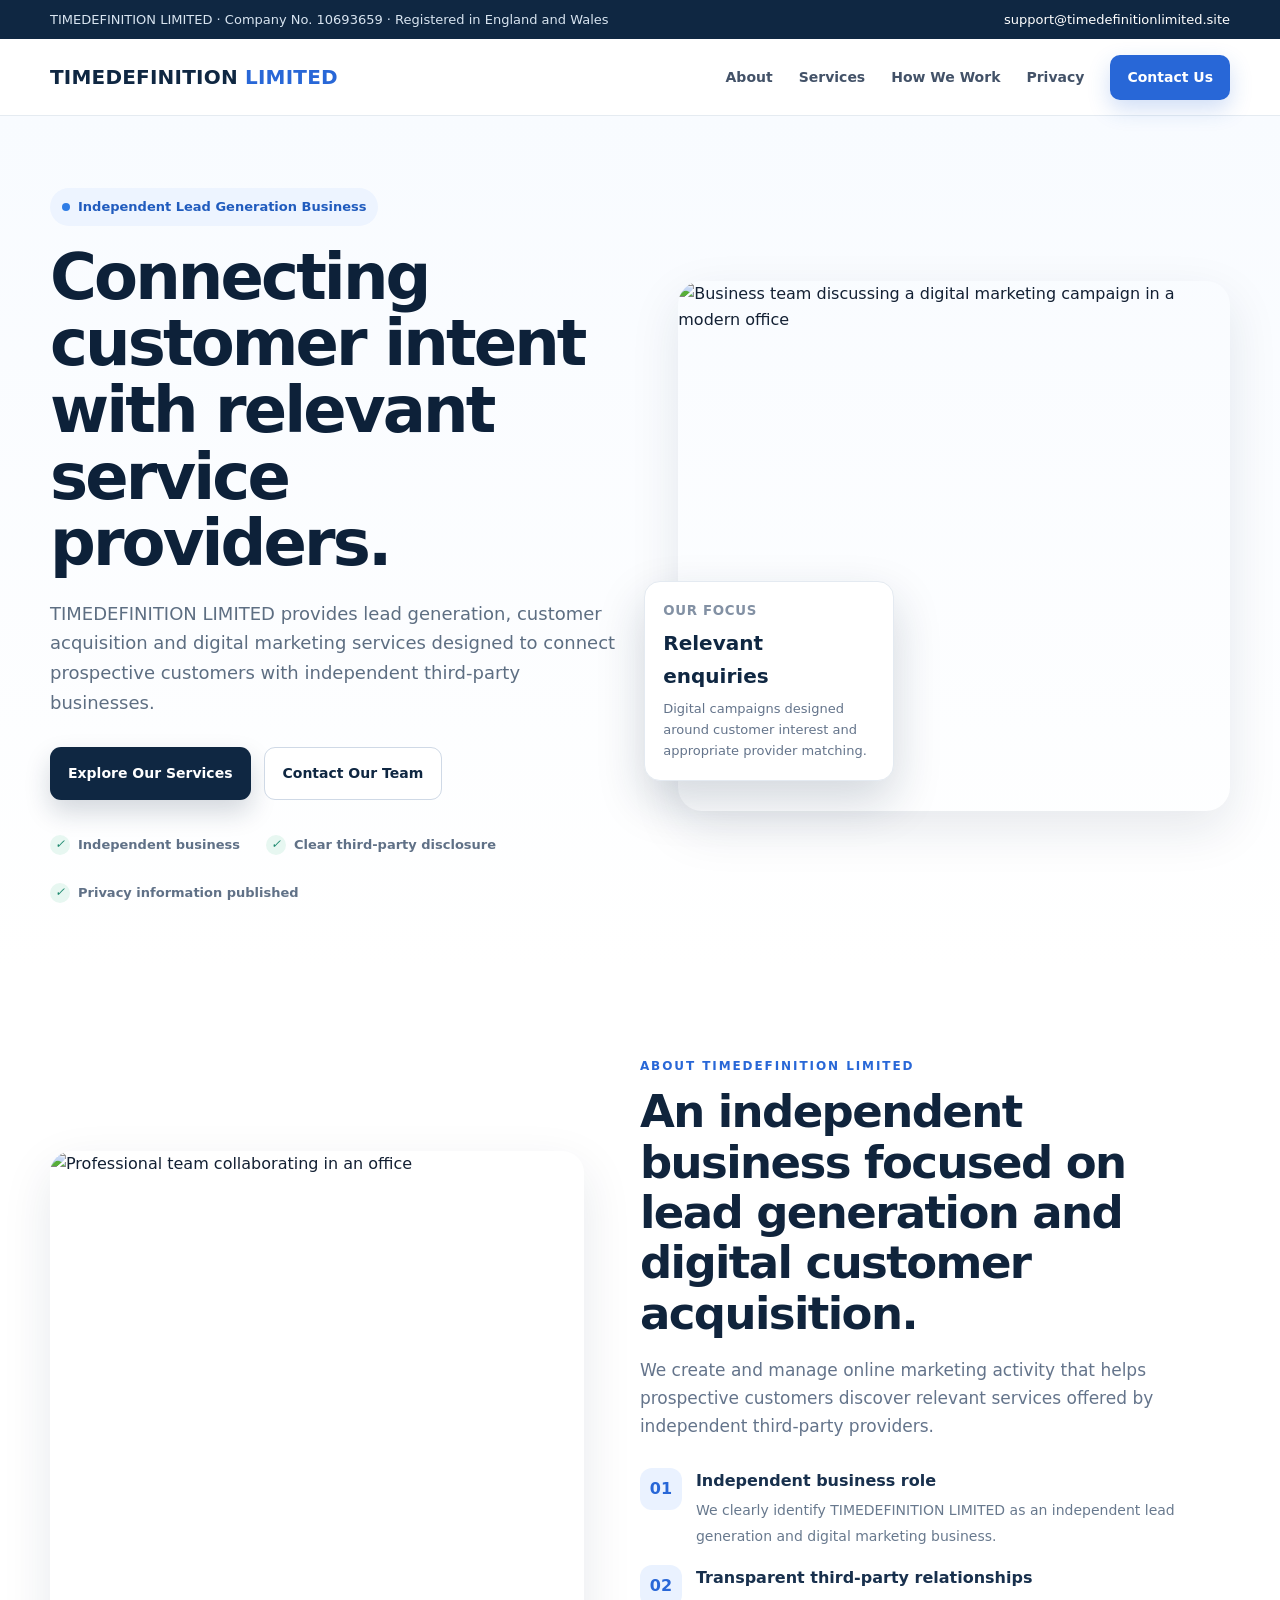
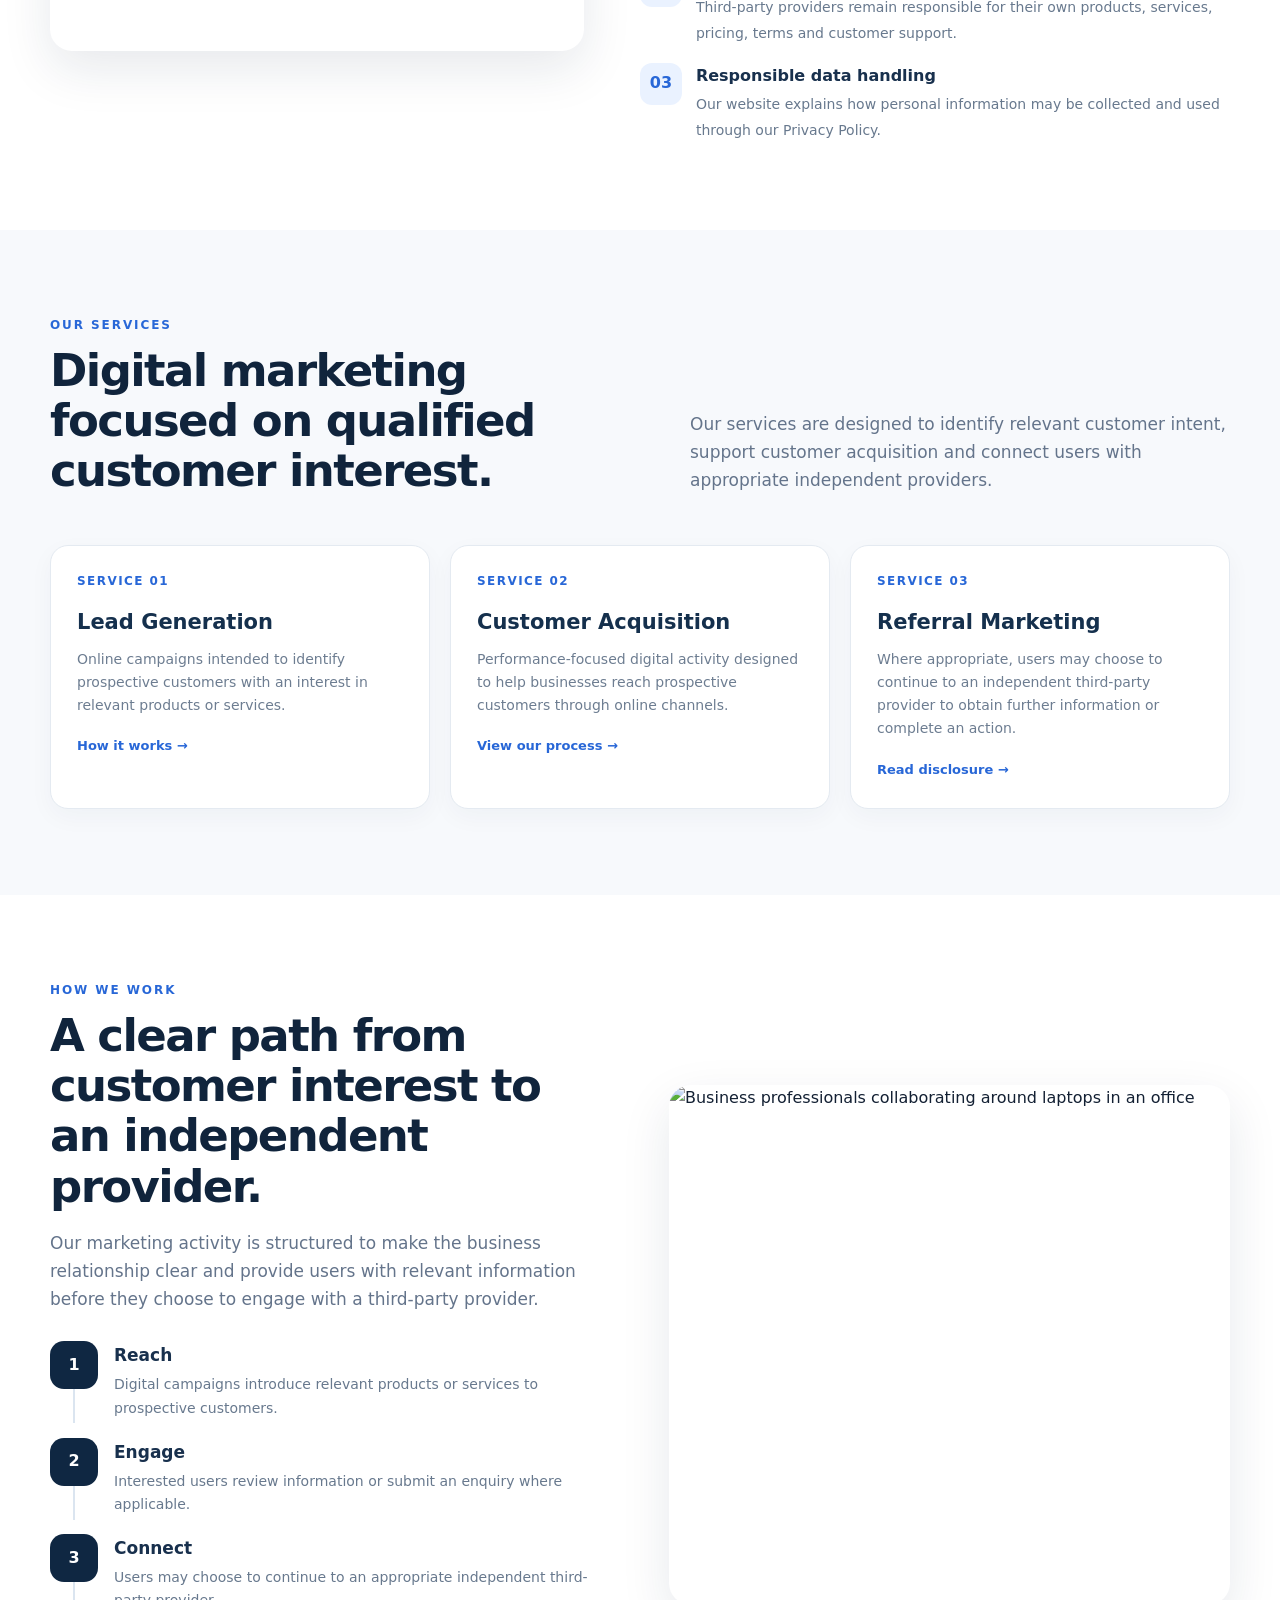
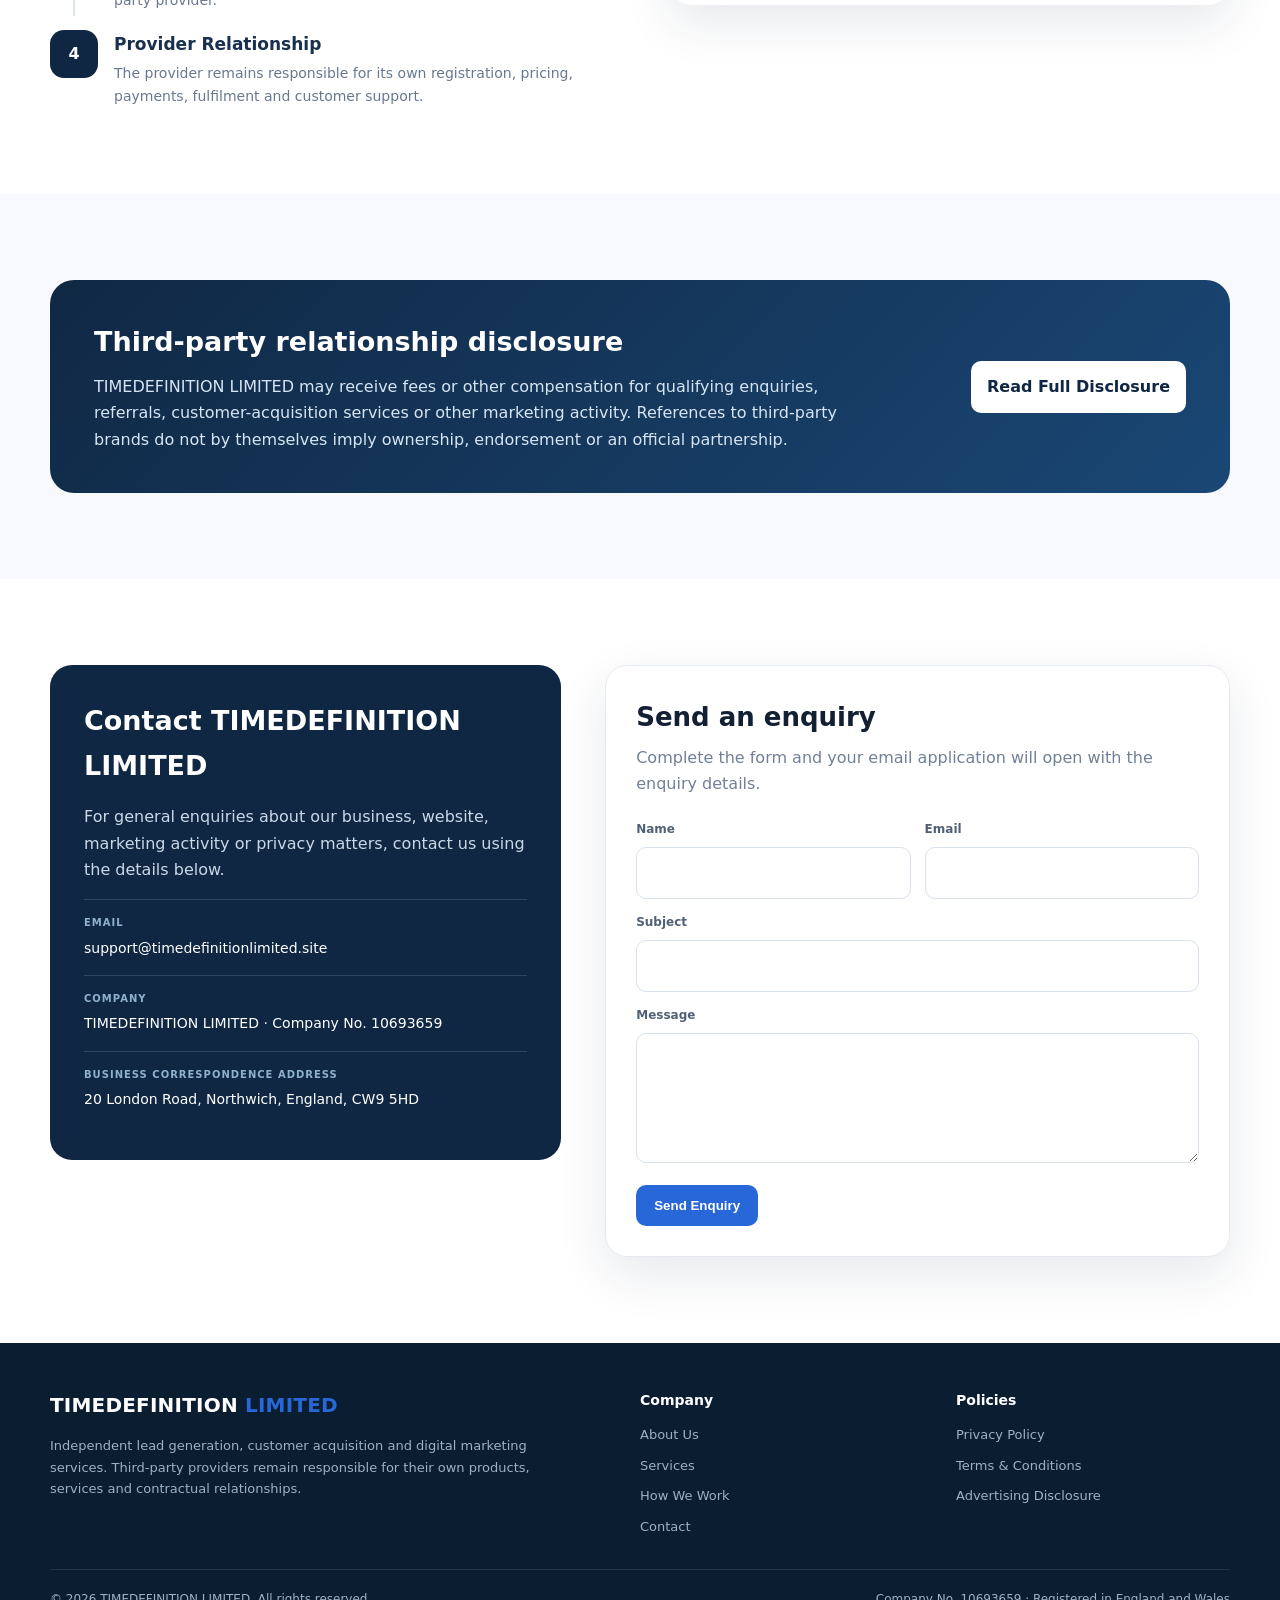
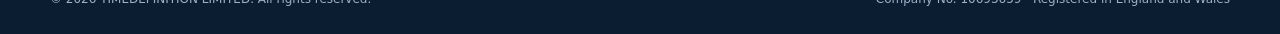
==== index.html @ 1bac1a14 "add index.html" ====
<!doctype html>
<html lang="en">
<head>
<meta charset="utf-8">
<meta name="viewport" content="width=device-width, initial-scale=1">
<title>TIMEDEFINITION LIMITED | Lead Generation & Customer Acquisition</title>
<meta name="description" content="TIMEDEFINITION LIMITED provides independent lead generation, customer acquisition and digital marketing services.">
<style>
:root{
  --navy:#0f2742;
  --navy2:#17395e;
  --blue:#2867d7;
  --sky:#eaf2ff;
  --ink:#132033;
  --muted:#64748b;
  --line:#e4eaf1;
  --bg:#f7f9fc;
  --white:#fff;
  --green:#1f8a70;
  --shadow:0 18px 50px rgba(15,39,66,.10);
}
*{box-sizing:border-box}
html{scroll-behavior:smooth}
body{margin:0;font-family:Inter,ui-sans-serif,system-ui,-apple-system,"Segoe UI",Roboto,Arial,sans-serif;color:var(--ink);background:#fff;line-height:1.65}
a{text-decoration:none;color:inherit}
img{display:block;max-width:100%}
.container{width:min(1180px,calc(100% - 40px));margin:0 auto}
.topbar{background:var(--navy);color:#d8e4f0;font-size:13px}
.topbar .container{display:flex;justify-content:space-between;gap:20px;padding:9px 0}
.topbar a{color:#fff}
.navbar{position:sticky;top:0;z-index:40;background:rgba(255,255,255,.96);backdrop-filter:blur(12px);border-bottom:1px solid rgba(228,234,241,.95)}
.nav-inner{height:76px;display:flex;align-items:center;justify-content:space-between;gap:28px}
.logo{font-weight:900;letter-spacing:.01em;color:var(--navy);font-size:20px;white-space:nowrap}.logo span{color:var(--blue)}
.nav-links{display:flex;align-items:center;gap:26px;font-size:14px;font-weight:600;color:#435268}.nav-links a:hover{color:var(--blue)}
.nav-cta{padding:11px 17px;border-radius:10px;background:var(--blue);color:#fff!important;box-shadow:0 9px 22px rgba(40,103,215,.22)}
.hero{background:linear-gradient(180deg,#f8fbff 0,#fff 100%);padding:72px 0 68px;overflow:hidden}
.hero-grid{display:grid;grid-template-columns:1.02fr .98fr;gap:54px;align-items:center}
.badge{display:inline-flex;align-items:center;gap:8px;padding:8px 12px;border-radius:999px;background:#edf4ff;color:#215cbe;font-weight:800;font-size:13px}.badge:before{content:"";width:8px;height:8px;border-radius:50%;background:#2f7de6}
h1{font-size:clamp(42px,5vw,68px);line-height:1.04;letter-spacing:-.045em;margin:18px 0 22px;color:#0d2139;max-width:720px}
.hero p{font-size:18px;color:#5d6e82;max-width:680px;margin:0 0 24px}
.hero-actions{display:flex;gap:13px;flex-wrap:wrap;margin:30px 0 34px}
.btn{display:inline-flex;align-items:center;justify-content:center;padding:14px 18px;border-radius:11px;font-weight:800;font-size:14px;transition:.2s}.btn-primary{background:var(--navy);color:#fff;box-shadow:0 12px 26px rgba(15,39,66,.18)}.btn-secondary{border:1px solid #cfd9e6;color:var(--navy);background:#fff}.btn:hover{transform:translateY(-1px)}
.mini-trust{display:flex;gap:26px;flex-wrap:wrap;color:#607187;font-size:13px;font-weight:700}.mini-trust span{display:flex;align-items:center;gap:8px}.tick{width:20px;height:20px;border-radius:50%;display:grid;place-items:center;background:#e7f7f1;color:var(--green);font-size:12px}
.hero-photo{position:relative}.hero-photo img{width:100%;height:530px;object-fit:cover;border-radius:24px;box-shadow:var(--shadow)}
.floating-card{position:absolute;left:-34px;bottom:30px;width:250px;background:#fff;padding:18px;border:1px solid var(--line);border-radius:16px;box-shadow:0 20px 48px rgba(15,39,66,.18)}
.floating-card small{display:block;color:#8391a4;font-weight:700;text-transform:uppercase;letter-spacing:.05em}.floating-card strong{display:block;font-size:20px;color:var(--navy);margin:5px 0}.floating-card p{font-size:13px;margin:0;color:#64748b}
.section{padding:86px 0}.section.alt{background:var(--bg)}
.section-label{font-size:12px;text-transform:uppercase;letter-spacing:.16em;color:var(--blue);font-weight:900}.section-title{font-size:clamp(30px,4vw,45px);line-height:1.12;letter-spacing:-.035em;margin:10px 0 14px;color:#10243c}.section-copy{font-size:17px;color:var(--muted);max-width:720px}
.about-grid{display:grid;grid-template-columns:.95fr 1.05fr;gap:56px;align-items:center}.about-photo img{height:500px;width:100%;object-fit:cover;border-radius:22px;box-shadow:var(--shadow)}
.checklist{display:grid;gap:16px;margin-top:28px}.checkitem{display:grid;grid-template-columns:42px 1fr;gap:14px;align-items:start}.checkicon{width:42px;height:42px;border-radius:12px;display:grid;place-items:center;background:#eaf2ff;color:var(--blue);font-weight:900}.checkitem b{display:block;color:#18304d;margin-bottom:2px}.checkitem span{color:#68798e;font-size:14px}
.services-head{display:flex;justify-content:space-between;gap:40px;align-items:end;margin-bottom:34px}.services-head .section-copy{max-width:540px}.service-grid{display:grid;grid-template-columns:repeat(3,1fr);gap:20px}.service-card{background:#fff;border:1px solid var(--line);border-radius:18px;padding:26px;box-shadow:0 8px 24px rgba(15,39,66,.04);transition:.2s}.service-card:hover{transform:translateY(-3px);box-shadow:var(--shadow)}.service-num{font-size:12px;font-weight:900;color:var(--blue);letter-spacing:.12em}.service-card h3{font-size:21px;margin:13px 0 9px;color:#15304d}.service-card p{font-size:14px;color:#6d7d91;margin:0}.service-link{display:inline-block;margin-top:18px;font-size:13px;color:var(--blue);font-weight:800}
.process-grid{display:grid;grid-template-columns:1fr 1fr;gap:58px;align-items:center}.process-photo img{height:520px;width:100%;object-fit:cover;border-radius:22px;box-shadow:var(--shadow)}.steps{display:grid;gap:18px;margin-top:28px}.step{display:grid;grid-template-columns:48px 1fr;gap:16px;position:relative}.step:not(:last-child):after{content:"";position:absolute;left:23px;top:48px;width:2px;height:34px;background:#dbe5f0}.step-no{width:48px;height:48px;border-radius:14px;background:var(--navy);color:#fff;display:grid;place-items:center;font-weight:900}.step h4{margin:0 0 4px;font-size:17px;color:#18304d}.step p{margin:0;color:#68798e;font-size:14px}
.disclosure{background:linear-gradient(135deg,#102844,#1a4775);color:#fff;border-radius:24px;padding:40px 44px;display:grid;grid-template-columns:1fr auto;gap:28px;align-items:center}.disclosure h3{font-size:27px;margin:0 0 9px}.disclosure p{color:#d7e5f3;margin:0;max-width:800px}.disclosure a{padding:13px 16px;border-radius:10px;background:#fff;color:var(--navy);font-weight:800;white-space:nowrap}
.contact-section{padding:86px 0;background:#fff}.contact-grid{display:grid;grid-template-columns:.9fr 1.1fr;gap:44px;align-items:start}.contact-card{background:var(--navy);color:#fff;border-radius:22px;padding:34px}.contact-card h3{font-size:27px;margin:0 0 12px}.contact-card p{color:#cbd8e6}.contact-row{padding:15px 0;border-top:1px solid rgba(255,255,255,.14)}.contact-row small{display:block;color:#8fb0cf;text-transform:uppercase;letter-spacing:.1em;font-size:10px;font-weight:900}.contact-row a,.contact-row span{display:block;margin-top:5px;color:#fff;font-size:14px}
.contact-form{border:1px solid var(--line);border-radius:22px;padding:30px;box-shadow:var(--shadow)}.contact-form h3{font-size:26px;margin:0 0 6px}.contact-form p{color:#718096;margin:0 0 22px}.field-grid{display:grid;grid-template-columns:1fr 1fr;gap:14px}.field label{display:block;font-size:12px;font-weight:800;color:#506176;margin-bottom:7px}.field input,.field textarea{width:100%;border:1px solid #d9e2ec;border-radius:10px;padding:12px 13px;font:inherit;outline:none}.field textarea{min-height:130px;resize:vertical}.full{grid-column:1/-1}.send{border:0;background:var(--blue);color:#fff;padding:13px 18px;border-radius:10px;font-weight:800;cursor:pointer}
.footer{background:#0b1d31;color:#9eb1c5;padding:46px 0 24px}.footer-grid{display:grid;grid-template-columns:1.4fr .7fr .7fr;gap:42px}.footer .logo{color:#fff}.footer p{font-size:13px;max-width:530px}.footer h4{color:#fff;margin:0 0 12px;font-size:14px}.footer-links{display:grid;gap:9px;font-size:13px}.footer-links a:hover{color:#fff}.footer-bottom{border-top:1px solid rgba(255,255,255,.1);margin-top:32px;padding-top:20px;font-size:12px;display:flex;justify-content:space-between;gap:18px;flex-wrap:wrap}
@media(max-width:980px){.nav-links{display:none}.hero-grid,.about-grid,.process-grid,.contact-grid{grid-template-columns:1fr}.hero-photo img,.about-photo img,.process-photo img{height:430px}.floating-card{left:20px}.service-grid{grid-template-columns:1fr 1fr}.footer-grid{grid-template-columns:1fr 1fr}.services-head{display:block}.disclosure{grid-template-columns:1fr}}
@media(max-width:640px){.topbar .container{display:block}.hero{padding-top:46px}.hero-photo img,.about-photo img,.process-photo img{height:330px}.floating-card{position:static;width:auto;margin-top:14px}.service-grid,.field-grid,.footer-grid{grid-template-columns:1fr}.section{padding:64px 0}.disclosure{padding:30px 24px}.container{width:min(100% - 28px,1180px)}}
</style>
</head>
<body>
<div class="topbar">
  <div class="container">
    <span>TIMEDEFINITION LIMITED · Company No. 10693659 · Registered in England and Wales</span>
    <a href="mailto:support@timedefinitionlimited.site">support@timedefinitionlimited.site</a>
  </div>
</div>
<header class="navbar">
  <div class="container nav-inner">
    <a class="logo" href="#top">TIMEDEFINITION <span>LIMITED</span></a>
    <nav class="nav-links" aria-label="Primary navigation">
      <a href="#about">About</a>
      <a href="#services">Services</a>
      <a href="#process">How We Work</a>
      <a href="privacy.html">Privacy</a>
      <a href="#contact" class="nav-cta">Contact Us</a>
    </nav>
  </div>
</header>

<main id="top">
<section class="hero">
  <div class="container hero-grid">
    <div>
      <span class="badge">Independent Lead Generation Business</span>
      <h1>Connecting customer intent with relevant service providers.</h1>
      <p>TIMEDEFINITION LIMITED provides lead generation, customer acquisition and digital marketing services designed to connect prospective customers with independent third-party businesses.</p>
      <div class="hero-actions">
        <a class="btn btn-primary" href="#services">Explore Our Services</a>
        <a class="btn btn-secondary" href="#contact">Contact Our Team</a>
      </div>
      <div class="mini-trust">
        <span><i class="tick">✓</i> Independent business</span>
        <span><i class="tick">✓</i> Clear third-party disclosure</span>
        <span><i class="tick">✓</i> Privacy information published</span>
      </div>
    </div>
    <div class="hero-photo">
      <img src="https://images.unsplash.com/photo-1556761175-b413da4baf72?auto=format&fit=crop&w=1400&q=82" alt="Business team discussing a digital marketing campaign in a modern office">
      <div class="floating-card">
        <small>Our focus</small>
        <strong>Relevant enquiries</strong>
        <p>Digital campaigns designed around customer interest and appropriate provider matching.</p>
      </div>
    </div>
  </div>
</section>

<section class="section" id="about">
  <div class="container about-grid">
    <div class="about-photo">
      <img src="https://images.unsplash.com/photo-1521737711867-e3b97375f902?auto=format&fit=crop&w=1200&q=82" alt="Professional team collaborating in an office">
    </div>
    <div>
      <div class="section-label">About TIMEDEFINITION LIMITED</div>
      <h2 class="section-title">An independent business focused on lead generation and digital customer acquisition.</h2>
      <p class="section-copy">We create and manage online marketing activity that helps prospective customers discover relevant services offered by independent third-party providers.</p>
      <div class="checklist">
        <div class="checkitem"><div class="checkicon">01</div><div><b>Independent business role</b><span>We clearly identify TIMEDEFINITION LIMITED as an independent lead generation and digital marketing business.</span></div></div>
        <div class="checkitem"><div class="checkicon">02</div><div><b>Transparent third-party relationships</b><span>Third-party providers remain responsible for their own products, services, pricing, terms and customer support.</span></div></div>
        <div class="checkitem"><div class="checkicon">03</div><div><b>Responsible data handling</b><span>Our website explains how personal information may be collected and used through our Privacy Policy.</span></div></div>
      </div>
    </div>
  </div>
</section>

<section class="section alt" id="services">
  <div class="container">
    <div class="services-head">
      <div><div class="section-label">Our Services</div><h2 class="section-title">Digital marketing focused on qualified customer interest.</h2></div>
      <p class="section-copy">Our services are designed to identify relevant customer intent, support customer acquisition and connect users with appropriate independent providers.</p>
    </div>
    <div class="service-grid">
      <article class="service-card"><div class="service-num">SERVICE 01</div><h3>Lead Generation</h3><p>Online campaigns intended to identify prospective customers with an interest in relevant products or services.</p><a class="service-link" href="#process">How it works →</a></article>
      <article class="service-card"><div class="service-num">SERVICE 02</div><h3>Customer Acquisition</h3><p>Performance-focused digital activity designed to help businesses reach prospective customers through online channels.</p><a class="service-link" href="#process">View our process →</a></article>
      <article class="service-card"><div class="service-num">SERVICE 03</div><h3>Referral Marketing</h3><p>Where appropriate, users may choose to continue to an independent third-party provider to obtain further information or complete an action.</p><a class="service-link" href="disclosure.html">Read disclosure →</a></article>
    </div>
  </div>
</section>

<section class="section" id="process">
  <div class="container process-grid">
    <div>
      <div class="section-label">How We Work</div>
      <h2 class="section-title">A clear path from customer interest to an independent provider.</h2>
      <p class="section-copy">Our marketing activity is structured to make the business relationship clear and provide users with relevant information before they choose to engage with a third-party provider.</p>
      <div class="steps">
        <div class="step"><div class="step-no">1</div><div><h4>Reach</h4><p>Digital campaigns introduce relevant products or services to prospective customers.</p></div></div>
        <div class="step"><div class="step-no">2</div><div><h4>Engage</h4><p>Interested users review information or submit an enquiry where applicable.</p></div></div>
        <div class="step"><div class="step-no">3</div><div><h4>Connect</h4><p>Users may choose to continue to an appropriate independent third-party provider.</p></div></div>
        <div class="step"><div class="step-no">4</div><div><h4>Provider Relationship</h4><p>The provider remains responsible for its own registration, pricing, payments, fulfilment and customer support.</p></div></div>
      </div>
    </div>
    <div class="process-photo">
      <img src="https://images.unsplash.com/photo-1551434678-e076c223a692?auto=format&fit=crop&w=1300&q=82" alt="Business professionals collaborating around laptops in an office">
    </div>
  </div>
</section>

<section class="section alt">
  <div class="container">
    <div class="disclosure">
      <div><h3>Third-party relationship disclosure</h3><p>TIMEDEFINITION LIMITED may receive fees or other compensation for qualifying enquiries, referrals, customer-acquisition services or other marketing activity. References to third-party brands do not by themselves imply ownership, endorsement or an official partnership.</p></div>
      <a href="disclosure.html">Read Full Disclosure</a>
    </div>
  </div>
</section>

<section class="contact-section" id="contact">
  <div class="container contact-grid">
    <div class="contact-card">
      <h3>Contact TIMEDEFINITION LIMITED</h3>
      <p>For general enquiries about our business, website, marketing activity or privacy matters, contact us using the details below.</p>
      <div class="contact-row"><small>Email</small><a href="mailto:support@timedefinitionlimited.site">support@timedefinitionlimited.site</a></div>
      <div class="contact-row"><small>Company</small><span>TIMEDEFINITION LIMITED · Company No. 10693659</span></div>
      <div class="contact-row"><small>Business correspondence address</small><span>20 London Road, Northwich, England, CW9 5HD</span></div>
    </div>
    <form class="contact-form" action="mailto:support@timedefinitionlimited.site" method="post" enctype="text/plain">
      <h3>Send an enquiry</h3>
      <p>Complete the form and your email application will open with the enquiry details.</p>
      <div class="field-grid">
        <div class="field"><label for="name">Name</label><input id="name" name="Name" required></div>
        <div class="field"><label for="email">Email</label><input id="email" name="Email" type="email" required></div>
        <div class="field full"><label for="subject">Subject</label><input id="subject" name="Subject"></div>
        <div class="field full"><label for="message">Message</label><textarea id="message" name="Message" required></textarea></div>
        <div class="full"><button class="send" type="submit">Send Enquiry</button></div>
      </div>
    </form>
  </div>
</section>
</main>

<footer class="footer">
  <div class="container">
    <div class="footer-grid">
      <div><a class="logo" href="#top">TIMEDEFINITION <span>LIMITED</span></a><p>Independent lead generation, customer acquisition and digital marketing services. Third-party providers remain responsible for their own products, services and contractual relationships.</p></div>
      <div><h4>Company</h4><div class="footer-links"><a href="#about">About Us</a><a href="#services">Services</a><a href="#process">How We Work</a><a href="#contact">Contact</a></div></div>
      <div><h4>Policies</h4><div class="footer-links"><a href="privacy.html">Privacy Policy</a><a href="terms.html">Terms & Conditions</a><a href="disclosure.html">Advertising Disclosure</a></div></div>
    </div>
    <div class="footer-bottom"><span>© 2026 TIMEDEFINITION LIMITED. All rights reserved.</span><span>Company No. 10693659 · Registered in England and Wales</span></div>
  </div>
</footer>
</body>
</html>
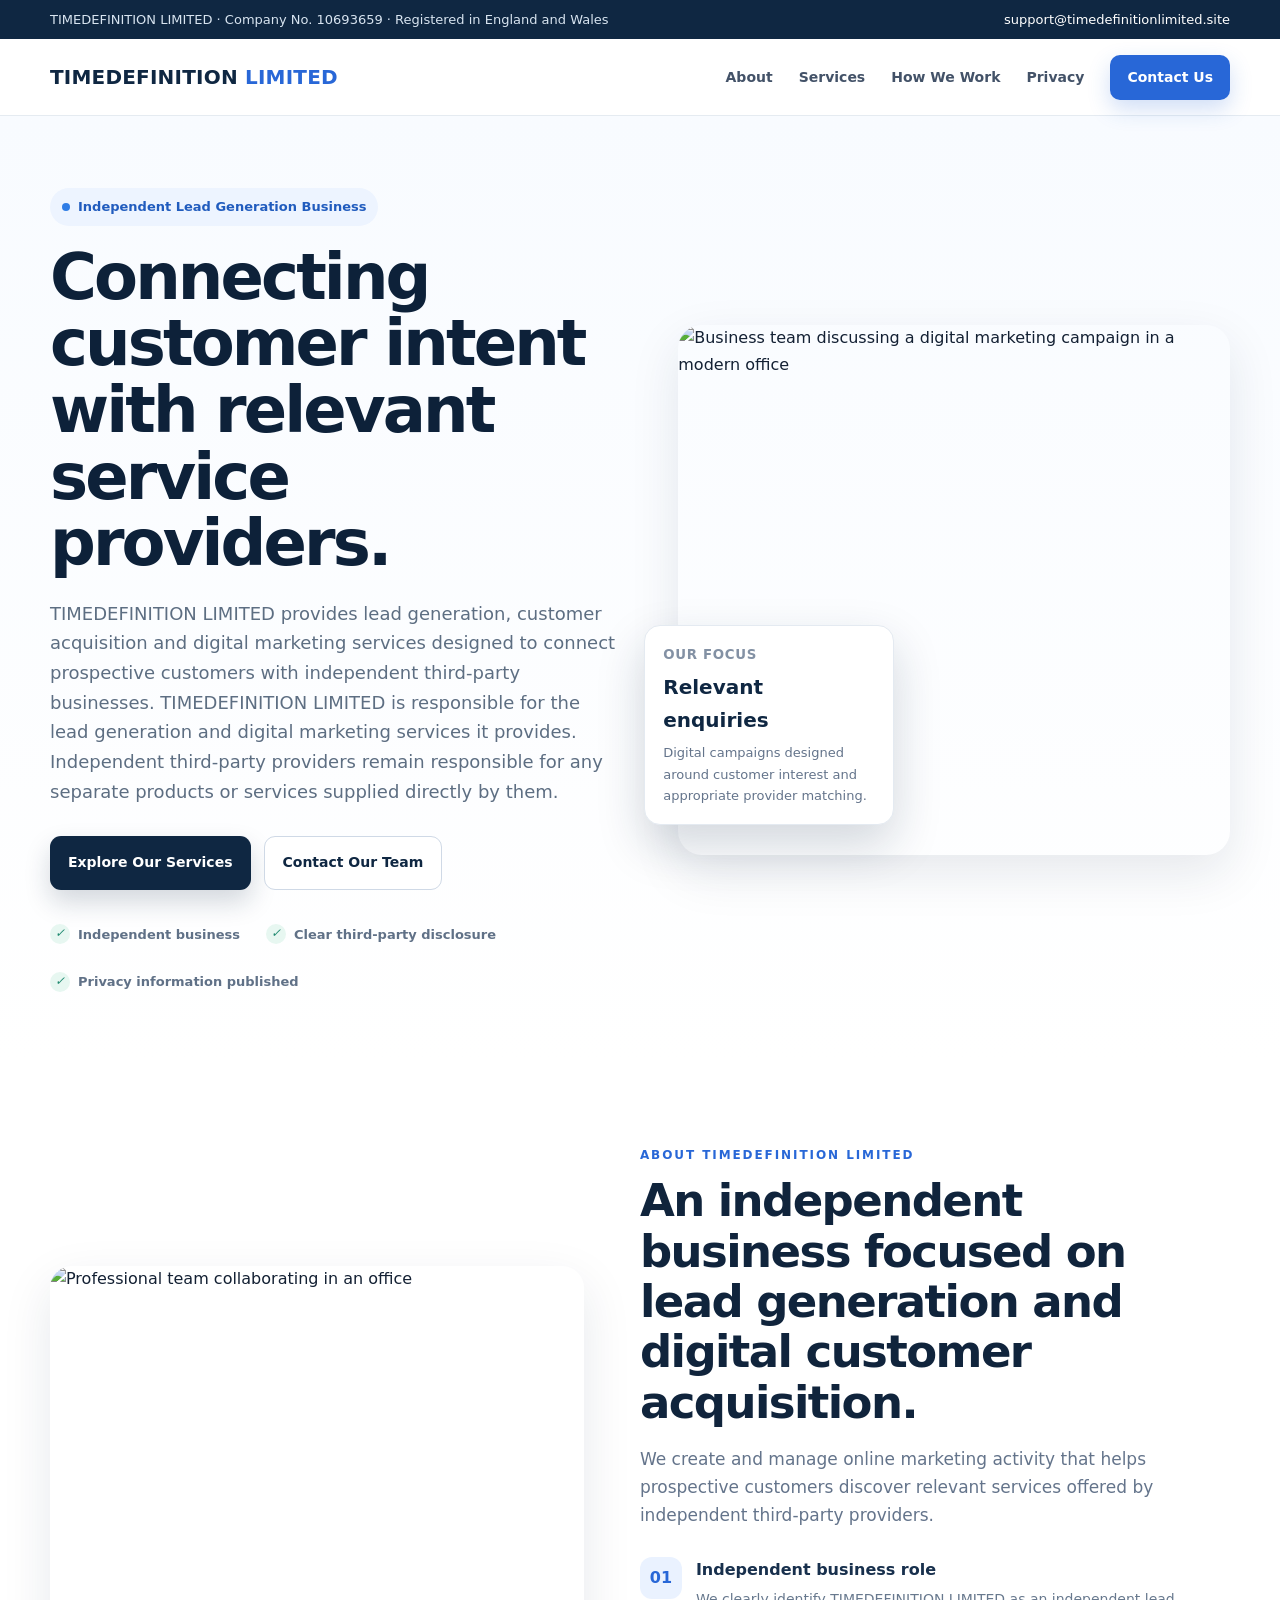
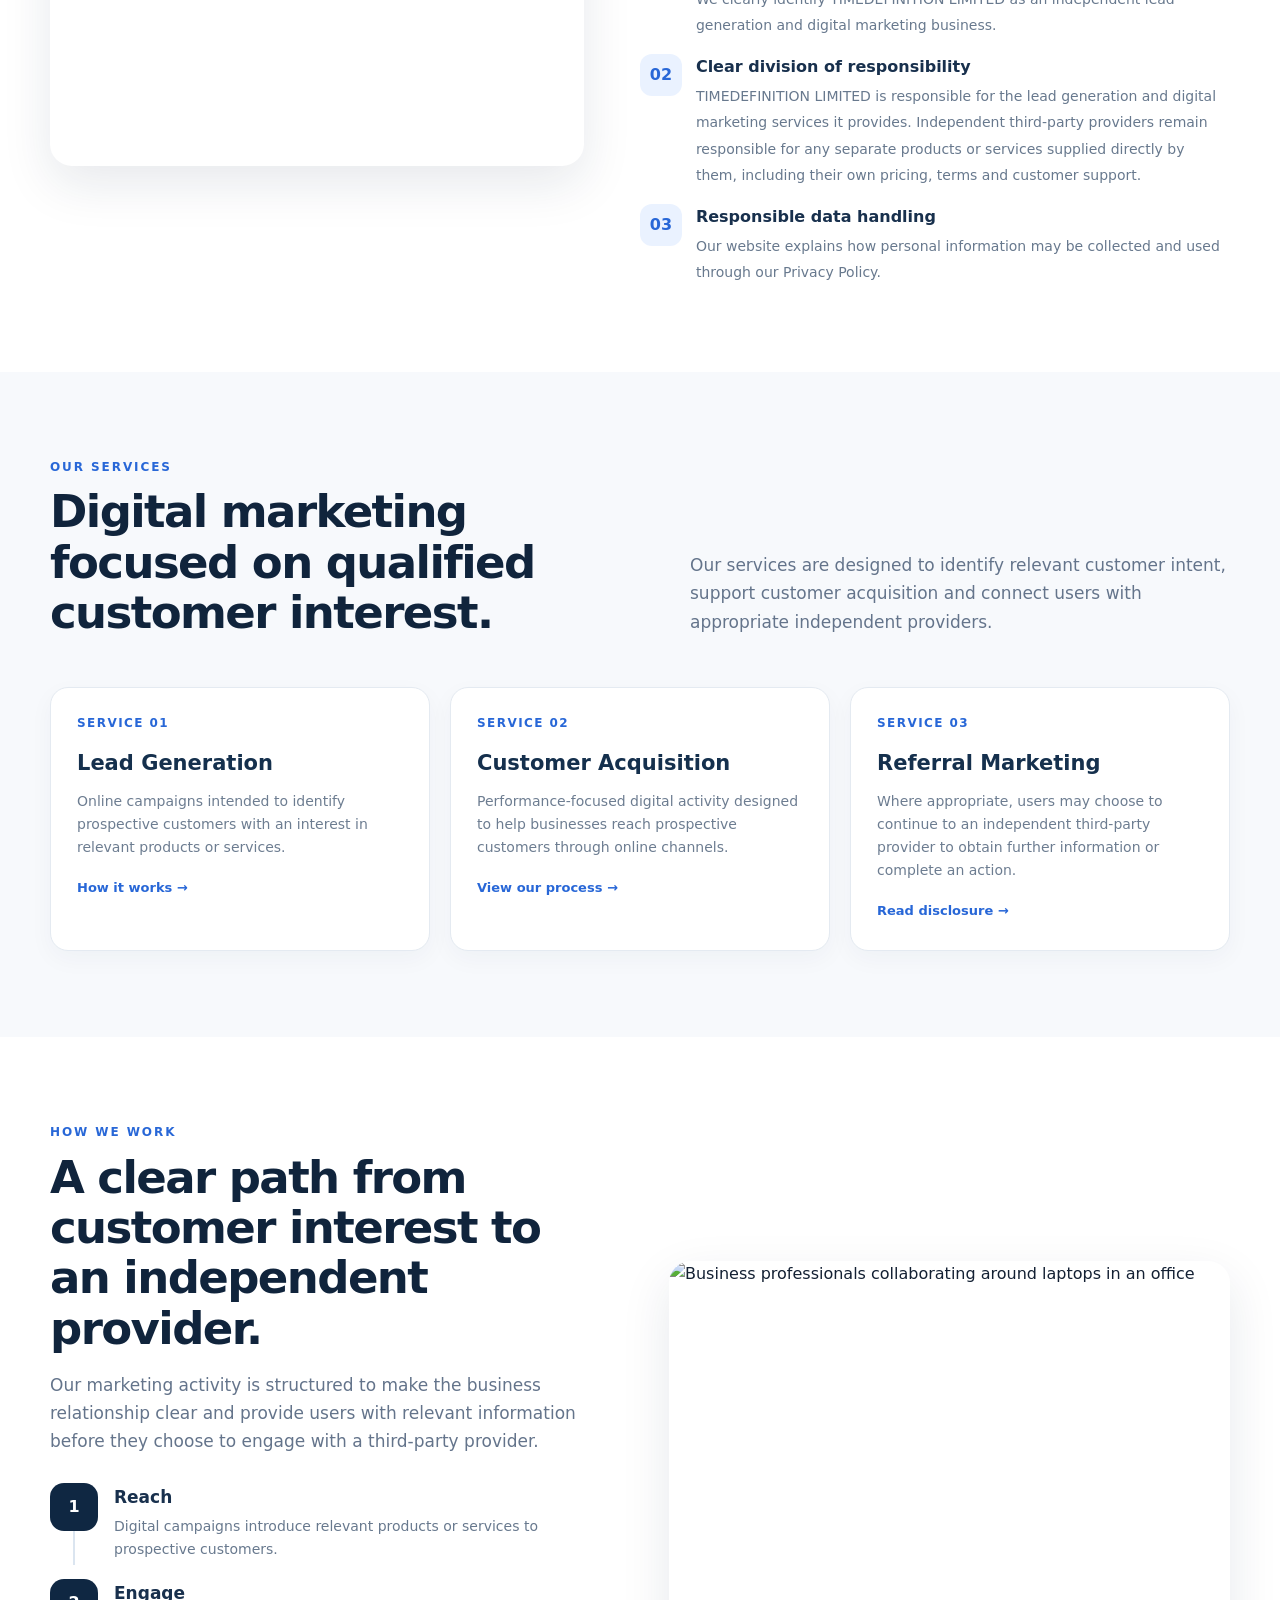
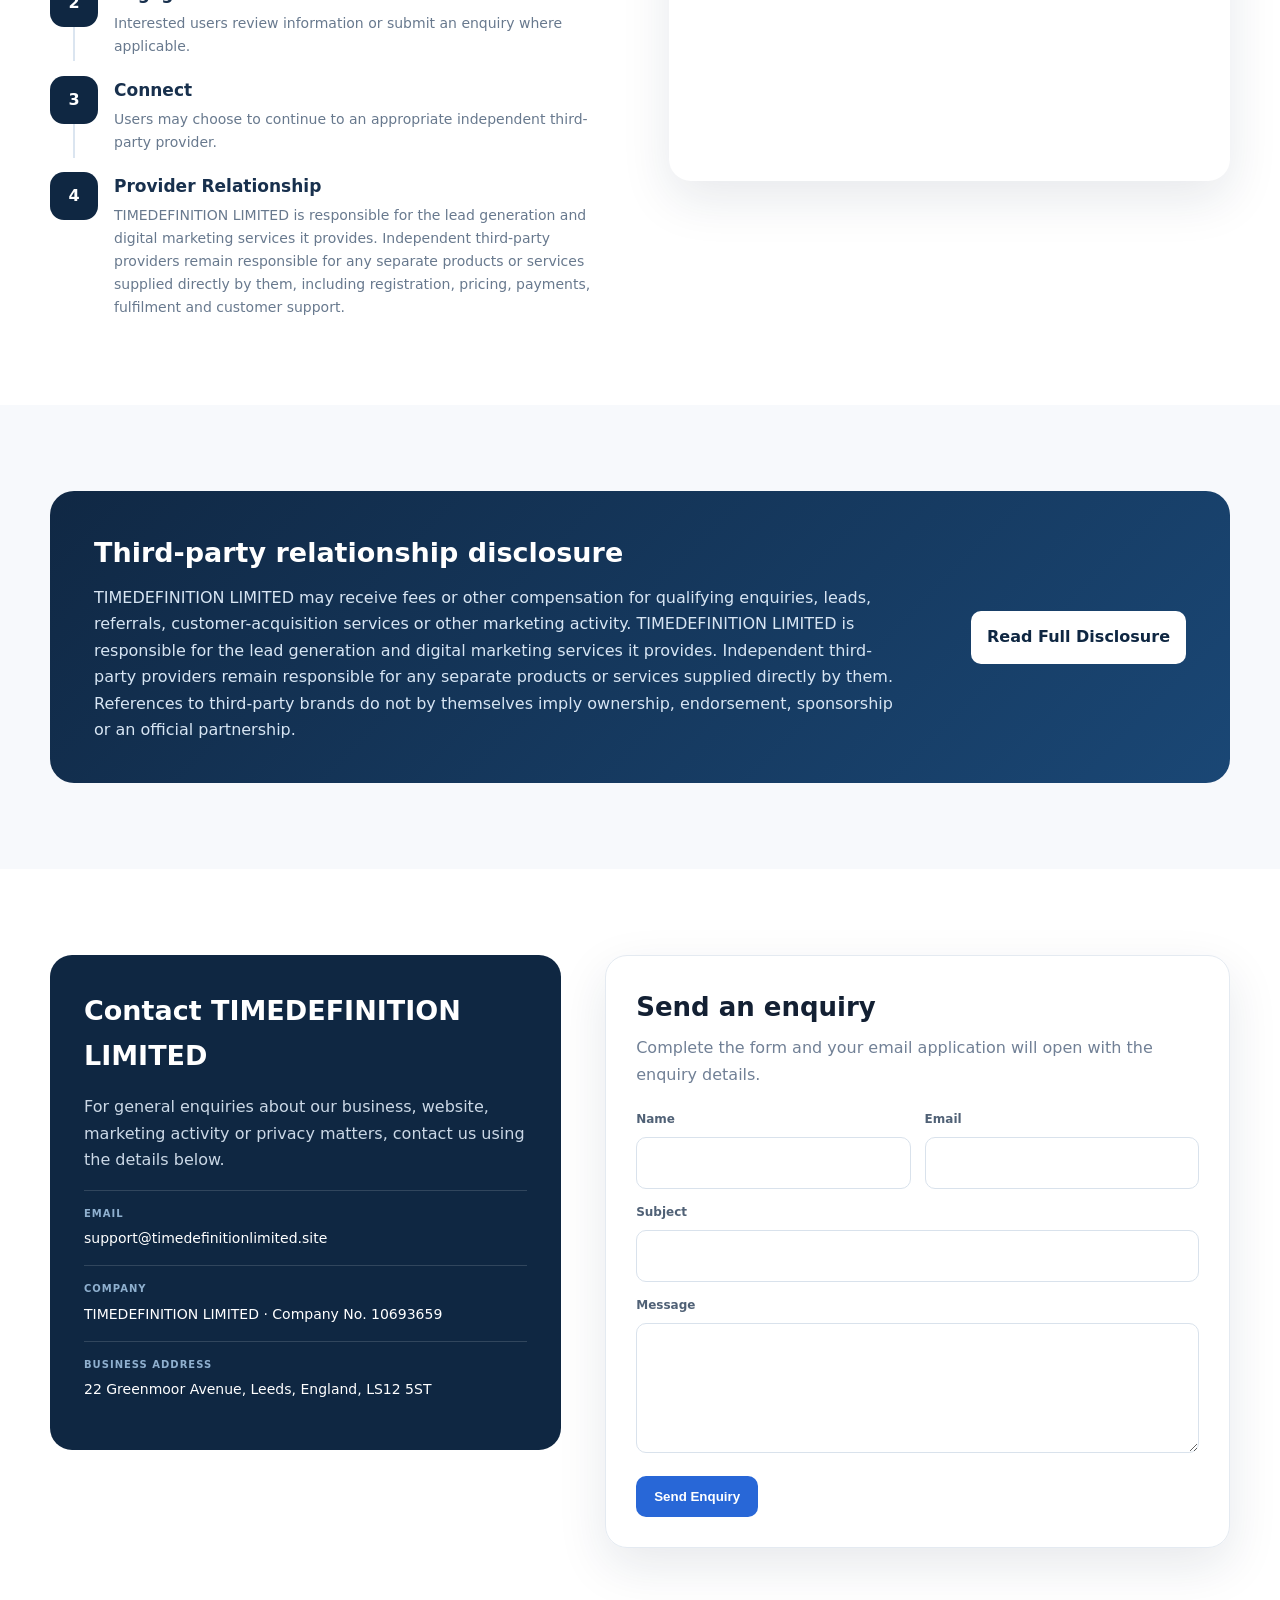
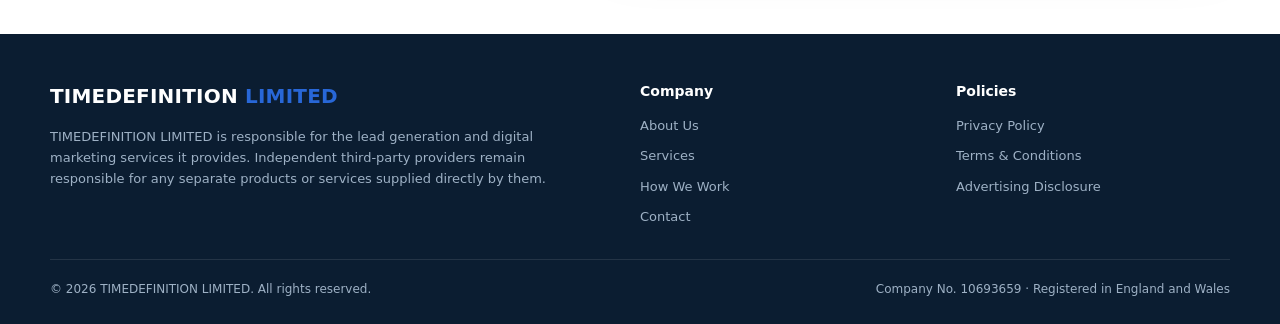
==== commit 19bce41d: "Update business address to Leeds + clarify service responsibility" ====
--- a/index.html
+++ b/index.html
@@ -84,7 +84,7 @@
     <div>
       <span class="badge">Independent Lead Generation Business</span>
       <h1>Connecting customer intent with relevant service providers.</h1>
-      <p>TIMEDEFINITION LIMITED provides lead generation, customer acquisition and digital marketing services designed to connect prospective customers with independent third-party businesses.</p>
+      <p>TIMEDEFINITION LIMITED provides lead generation, customer acquisition and digital marketing services designed to connect prospective customers with independent third-party businesses. TIMEDEFINITION LIMITED is responsible for the lead generation and digital marketing services it provides. Independent third-party providers remain responsible for any separate products or services supplied directly by them.</p>
       <div class="hero-actions">
         <a class="btn btn-primary" href="#services">Explore Our Services</a>
         <a class="btn btn-secondary" href="#contact">Contact Our Team</a>
@@ -117,7 +117,7 @@
       <p class="section-copy">We create and manage online marketing activity that helps prospective customers discover relevant services offered by independent third-party providers.</p>
       <div class="checklist">
         <div class="checkitem"><div class="checkicon">01</div><div><b>Independent business role</b><span>We clearly identify TIMEDEFINITION LIMITED as an independent lead generation and digital marketing business.</span></div></div>
-        <div class="checkitem"><div class="checkicon">02</div><div><b>Transparent third-party relationships</b><span>Third-party providers remain responsible for their own products, services, pricing, terms and customer support.</span></div></div>
+        <div class="checkitem"><div class="checkicon">02</div><div><b>Clear division of responsibility</b><span>TIMEDEFINITION LIMITED is responsible for the lead generation and digital marketing services it provides. Independent third-party providers remain responsible for any separate products or services supplied directly by them, including their own pricing, terms and customer support.</span></div></div>
         <div class="checkitem"><div class="checkicon">03</div><div><b>Responsible data handling</b><span>Our website explains how personal information may be collected and used through our Privacy Policy.</span></div></div>
       </div>
     </div>
@@ -148,7 +148,7 @@
         <div class="step"><div class="step-no">1</div><div><h4>Reach</h4><p>Digital campaigns introduce relevant products or services to prospective customers.</p></div></div>
         <div class="step"><div class="step-no">2</div><div><h4>Engage</h4><p>Interested users review information or submit an enquiry where applicable.</p></div></div>
         <div class="step"><div class="step-no">3</div><div><h4>Connect</h4><p>Users may choose to continue to an appropriate independent third-party provider.</p></div></div>
-        <div class="step"><div class="step-no">4</div><div><h4>Provider Relationship</h4><p>The provider remains responsible for its own registration, pricing, payments, fulfilment and customer support.</p></div></div>
+        <div class="step"><div class="step-no">4</div><div><h4>Provider Relationship</h4><p>TIMEDEFINITION LIMITED is responsible for the lead generation and digital marketing services it provides. Independent third-party providers remain responsible for any separate products or services supplied directly by them, including registration, pricing, payments, fulfilment and customer support.</p></div></div>
       </div>
     </div>
     <div class="process-photo">
@@ -160,7 +160,7 @@
 <section class="section alt">
   <div class="container">
     <div class="disclosure">
-      <div><h3>Third-party relationship disclosure</h3><p>TIMEDEFINITION LIMITED may receive fees or other compensation for qualifying enquiries, referrals, customer-acquisition services or other marketing activity. References to third-party brands do not by themselves imply ownership, endorsement or an official partnership.</p></div>
+      <div><h3>Third-party relationship disclosure</h3><p>TIMEDEFINITION LIMITED may receive fees or other compensation for qualifying enquiries, leads, referrals, customer-acquisition services or other marketing activity. TIMEDEFINITION LIMITED is responsible for the lead generation and digital marketing services it provides. Independent third-party providers remain responsible for any separate products or services supplied directly by them. References to third-party brands do not by themselves imply ownership, endorsement, sponsorship or an official partnership.</p></div>
       <a href="disclosure.html">Read Full Disclosure</a>
     </div>
   </div>
@@ -173,7 +173,7 @@
       <p>For general enquiries about our business, website, marketing activity or privacy matters, contact us using the details below.</p>
       <div class="contact-row"><small>Email</small><a href="mailto:support@timedefinitionlimited.site">support@timedefinitionlimited.site</a></div>
       <div class="contact-row"><small>Company</small><span>TIMEDEFINITION LIMITED · Company No. 10693659</span></div>
-      <div class="contact-row"><small>Business correspondence address</small><span>20 London Road, Northwich, England, CW9 5HD</span></div>
+      <div class="contact-row"><small>Business address</small><span>22 Greenmoor Avenue, Leeds, England, LS12 5ST</span></div>
     </div>
     <form class="contact-form" action="mailto:support@timedefinitionlimited.site" method="post" enctype="text/plain">
       <h3>Send an enquiry</h3>
@@ -193,7 +193,7 @@
 <footer class="footer">
   <div class="container">
     <div class="footer-grid">
-      <div><a class="logo" href="#top">TIMEDEFINITION <span>LIMITED</span></a><p>Independent lead generation, customer acquisition and digital marketing services. Third-party providers remain responsible for their own products, services and contractual relationships.</p></div>
+      <div><a class="logo" href="#top">TIMEDEFINITION <span>LIMITED</span></a><p>TIMEDEFINITION LIMITED is responsible for the lead generation and digital marketing services it provides. Independent third-party providers remain responsible for any separate products or services supplied directly by them.</p></div>
       <div><h4>Company</h4><div class="footer-links"><a href="#about">About Us</a><a href="#services">Services</a><a href="#process">How We Work</a><a href="#contact">Contact</a></div></div>
       <div><h4>Policies</h4><div class="footer-links"><a href="privacy.html">Privacy Policy</a><a href="terms.html">Terms & Conditions</a><a href="disclosure.html">Advertising Disclosure</a></div></div>
     </div>
